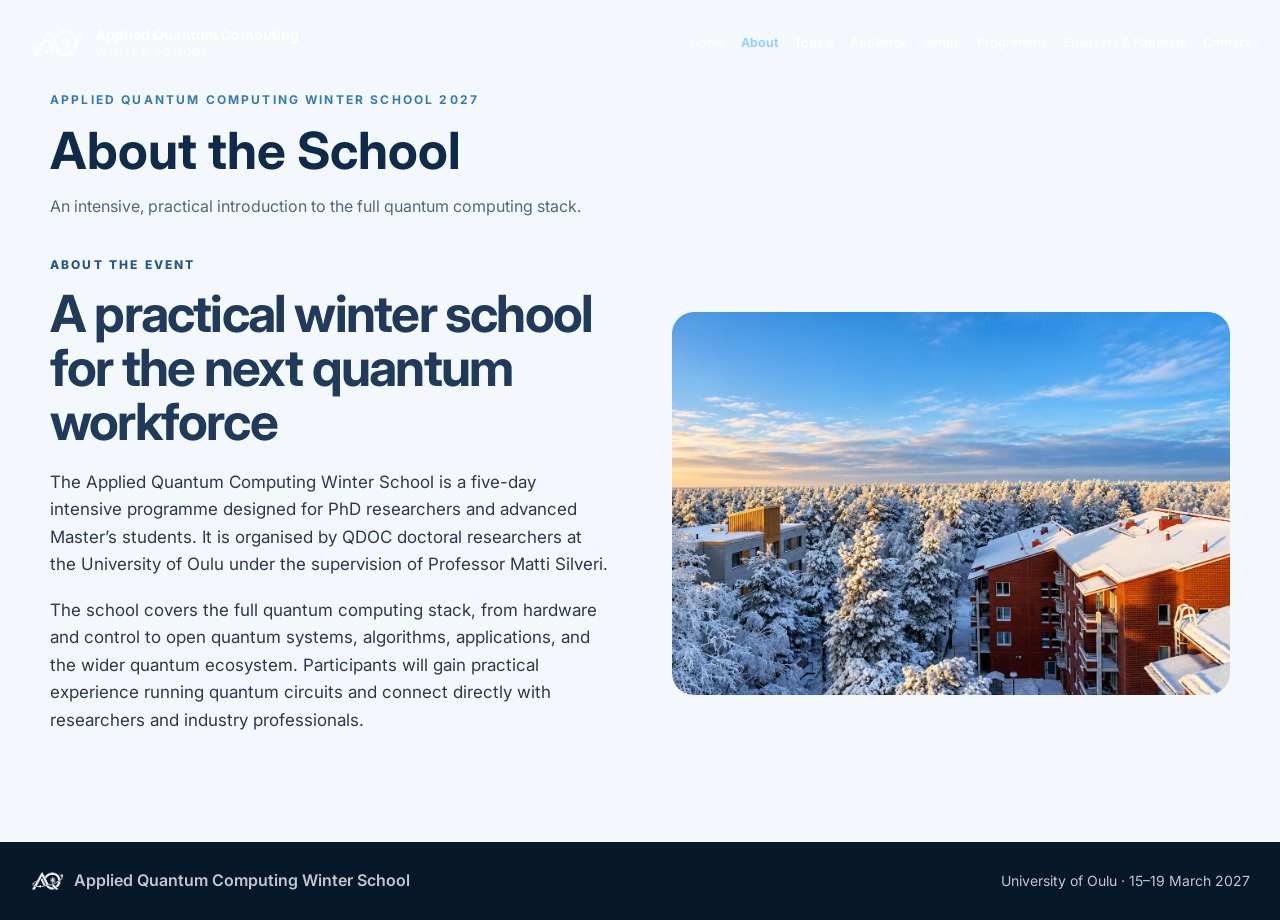
==== about.html @ 6101bc1d "Add files via upload" ====
<!DOCTYPE html>

<html lang="en">
<head>
<meta charset="utf-8"/>
<meta content="width=device-width, initial-scale=1.0" name="viewport"/>
<meta content="Applied Quantum Computing Winter School, 15–19 March 2027, University of Oulu, Finland." name="description"/>
<meta content="#07172a" name="theme-color"/>
<title>About the School | Applied Quantum Computing Winter School 2027</title>
<link href="aq-symbol.png" rel="icon" type="image/png"/>
<link href="https://fonts.googleapis.com" rel="preconnect"/>
<link crossorigin="" href="https://fonts.gstatic.com" rel="preconnect"/>
<link href="https://fonts.googleapis.com/css2?family=Inter:wght@400;500;600;700;800&amp;display=swap" rel="stylesheet"/>
<link href="styles.css" rel="stylesheet">

</link><link href="site-pages.css" rel="stylesheet"/></head>
<body>
<header class="site-header" id="top">
<div class="container nav-wrap">
<a aria-label="Applied Quantum Computing Winter School home" class="brand" href="index.html">
<img alt="AQ" src="aq-symbol.png"/>
<span>Applied Quantum Computing<br/><small>Winter School</small></span>
</a>
<button aria-controls="main-menu" aria-expanded="false" aria-label="Toggle menu" class="menu-toggle" type="button">
<span></span><span></span><span></span>
</button>
<nav aria-label="Main navigation" class="nav-links" id="main-menu"><a href="index.html">Home</a><a aria-current="page" href="about.html">About</a><a href="topics.html">Topics</a><a href="audience.html">Audience</a><a href="venue.html">Venue</a><a href="programme.html">Programme</a><a href="speakers.html">Speakers &amp; Panelists</a><a href="contact.html">Contact</a></nav>
</div>
</header>
<main><div class="aq-page-shell"><div class="container aq-page-heading"><p class="section-kicker">Applied Quantum Computing Winter School 2027</p><h1>About the School</h1><p>An intensive, practical introduction to the full quantum computing stack.</p></div><section class="section" id="about">
<div class="container two-col about-grid">
<div class="copy-block">
<p class="section-kicker">About the event</p>
<h2>A practical winter school for the next quantum workforce</h2>
<p>The Applied Quantum Computing Winter School is a five-day intensive programme designed for PhD researchers and advanced Master’s students. It is organised by QDOC doctoral researchers at the University of Oulu under the supervision of Professor Matti Silveri.</p>
<p>The school covers the full quantum computing stack, from hardware and control to open quantum systems, algorithms, applications, and the wider quantum ecosystem. Participants will gain practical experience running quantum circuits and connect directly with researchers and industry professionals.</p>
</div>
<figure class="photo-frame about-photo">
<img alt="Winter landscape in Oulu" src="oulu-snow-panorama.png"/>
</figure>
</div>
</section></div></main>
<footer class="footer">
<div class="container footer-inner">
<div class="footer-brand">
<img alt="AQ" src="aq-symbol.png"/>
<span>Applied Quantum Computing Winter School</span>
</div>
<p>University of Oulu · 15–19 March 2027</p>
</div>
</footer>
<script src="script.js"></script>
</body>
</html>
---- styles.css ----
:root {
  --ink: #172334;
  --muted: #64758b;
  --blue: #163f76;
  --blue2: #25578f;
  --soft: #f3f7fb;
  --white: #ffffff;
  --dark: #07172a;
  --dark2: #0d223d;
  --line: #dde5ee;
  --max: 1220px;
}

* { box-sizing: border-box; }
html { scroll-behavior: smooth; }
body {
  margin: 0;
  font-family: Inter, system-ui, -apple-system, BlinkMacSystemFont, "Segoe UI", sans-serif;
  color: var(--ink);
  background: #fff;
  line-height: 1.62;
}
img { display: block; max-width: 100%; }
a { color: inherit; text-decoration: none; }
figure { margin: 0; }
.container { width: min(calc(100% - 48px), var(--max)); margin: 0 auto; }

.site-header {
  position: absolute;
  inset: 0 0 auto 0;
  z-index: 20;
  color: #fff;
}
.site-header.scrolled {
  position: fixed;
  background: rgba(7,23,42,.90);
  backdrop-filter: blur(14px);
  box-shadow: 0 8px 24px rgba(0,0,0,.18);
}
.nav-wrap {
  min-height: 86px;
  display: flex;
  align-items: center;
  justify-content: space-between;
  gap: 28px;
}
.brand {
  display: inline-flex;
  align-items: center;
  gap: 12px;
  font-size: 14px;
  font-weight: 700;
  line-height: 1.15;
  letter-spacing: .01em;
  flex: 0 0 auto;
}
.brand img {
  width: 54px;
  height: 54px;
  object-fit: contain;
}
.brand small {
  font-size: 11px;
  font-weight: 600;
  letter-spacing: .16em;
  text-transform: uppercase;
  opacity: .78;
}
.nav-links { display: flex; align-items: center; gap: 28px; }
.nav-links a { font-size: 15px; font-weight: 600; color: #fff; opacity: .92; }
.nav-links a:hover { opacity: 1; }
.menu-toggle { display: none; border: 0; background: transparent; padding: 6px; }
.menu-toggle span { width: 25px; height: 2px; background: #fff; display: block; margin: 5px 0; }

.hero {
  position: relative;
  min-height: 760px;
  height: 100svh;
  max-height: 980px;
  display: flex;
  align-items: flex-end;
  overflow: hidden;
  background: var(--dark);
}
.hero-bg {
  position: absolute;
  inset: 0;
  width: 100%;
  height: 100%;
  object-fit: cover;
  object-position: center 48%;
}
.hero-overlay {
  position: absolute;
  inset: 0;
  background: linear-gradient(180deg, rgba(4,14,27,.34) 0%, rgba(4,14,27,.35) 30%, rgba(4,14,27,.78) 100%);
}
.hero-content { position: relative; z-index: 2; padding: 150px 0 72px; }
.hero-copy { max-width: 820px; color: #fff; }
.eyebrow, .section-kicker {
  margin: 0 0 12px;
  font-size: 12px;
  font-weight: 800;
  letter-spacing: .18em;
  text-transform: uppercase;
}
.eyebrow { color: rgba(255,255,255,.85); }
.section-kicker { color: var(--blue2); }
.section-kicker.light { color: #a9c9f2; }
.hero h1 {
  margin: 0;
  font-size: clamp(54px, 6vw, 82px);
  line-height: .98;
  letter-spacing: -.045em;
  max-width: 11ch;
}
.hero-date { margin: 20px 0 0; font-size: 20px; font-weight: 700; }
.hero-lead { margin: 16px 0 0; max-width: 680px; font-size: 18px; color: rgba(255,255,255,.88); }
.hero-actions { display: flex; gap: 12px; margin-top: 28px; flex-wrap: wrap; }
.btn { display: inline-flex; align-items: center; justify-content: center; min-height: 50px; padding: 0 22px; border-radius: 999px; font-weight: 700; }
.btn-light { background: #fff; color: var(--blue); }
.btn-ghost { color: #fff; border: 1px solid rgba(255,255,255,.35); background: rgba(255,255,255,.06); }

.section { padding: 88px 0; }
.section-soft { background: var(--soft); }
.two-col { display: grid; grid-template-columns: minmax(0, 1fr) minmax(0, 1fr); gap: 64px; align-items: center; }
h2 { margin: 0 0 20px; font-size: clamp(36px, 4vw, 58px); line-height: 1.06; letter-spacing: -.035em; }
h3 { margin: 0 0 8px; font-size: 21px; line-height: 1.25; }
p { margin: 0 0 18px; }
.copy-block { max-width: 580px; }
.copy-block p:not(.section-kicker) { font-size: 17px; color: #2d394a; }

.photo-frame { overflow: hidden; border-radius: 22px; background: #eaf0f6; }
.photo-frame img { width: 100%; height: 100%; object-fit: cover; }
.about-photo { aspect-ratio: 16 / 11; }
.about-photo img { object-position: center 52%; }
.venue-photo { aspect-ratio: 16 / 11; }
.venue-photo img { object-position: center center; }

.section-heading { margin-bottom: 32px; }
.center-heading { text-align: center; max-width: 720px; margin: 0 auto 36px; }
.topics-grid { display: grid; grid-template-columns: repeat(5, 1fr); gap: 14px; }
.topic-card { min-height: 175px; padding: 24px 20px; background: #fff; border: 1px solid var(--line); border-radius: 18px; display: flex; flex-direction: column; justify-content: space-between; }
.topic-card span { color: var(--blue2); font-weight: 800; font-size: 13px; letter-spacing: .1em; }
.topic-card h3 { margin: 28px 0 0; font-size: 19px; }

.audience-grid { display: grid; grid-template-columns: repeat(3, 1fr); gap: 18px; margin-bottom: 34px; }
.audience-card { padding: 26px; border: 1px solid var(--line); border-radius: 18px; background: #fff; }
.audience-card p { color: var(--muted); margin: 0; }
.wide-photo { height: 500px; overflow: hidden; border-radius: 22px; }
.wide-photo img { width: 100%; height: 100%; object-fit: cover; object-position: center center; }

.venue-section { background: linear-gradient(180deg, var(--dark2), var(--dark)); color: #fff; }
.venue-copy { max-width: 560px; }
.venue-copy h2 { color: #fff; }
.venue-copy p:not(.section-kicker), .feature-list li { color: rgba(255,255,255,.84); }
.feature-list { list-style: none; padding: 0; margin: 26px 0 0; display: grid; gap: 12px; }
.feature-list li { position: relative; padding-left: 22px; }
.feature-list li::before { content: ""; position: absolute; left: 0; top: .72em; width: 7px; height: 7px; border-radius: 50%; background: #8dbfff; }

.programme-layout { display: grid; grid-template-columns: .85fr 1.15fr; gap: 70px; align-items: start; }
.programme-intro p:last-child { color: var(--muted); max-width: 520px; }
.programme-list { border-top: 1px solid var(--line); }
.programme-list > div { display: grid; grid-template-columns: 90px 1fr; gap: 18px; padding: 19px 0; border-bottom: 1px solid var(--line); }
.programme-list span { color: var(--blue2); font-weight: 800; }
.programme-list strong { font-size: 17px; }

.contact-section { background: #eef4fa; }
.contact-inner { display: grid; grid-template-columns: .9fr 1.1fr; gap: 80px; align-items: end; }
.contact-address { color: var(--muted); font-size: 17px; margin: 0; }
.contact-links { display: flex; flex-direction: column; border-top: 1px solid #cbd6e2; }
.contact-links a { display: grid; grid-template-columns: 120px 1fr; gap: 24px; align-items: center; padding: 20px 0; border-bottom: 1px solid #cbd6e2; }
.contact-links span { font-size: 12px; font-weight: 800; letter-spacing: .15em; text-transform: uppercase; color: var(--blue2); }
.contact-links strong { font-size: 18px; word-break: break-word; }

.footer { background: var(--dark); color: rgba(255,255,255,.76); padding: 22px 0; }
.footer-inner { display: flex; justify-content: space-between; align-items: center; gap: 24px; }
.footer-brand { display: flex; align-items: center; gap: 10px; font-weight: 600; }
.footer-brand img { width: 34px; height: 34px; object-fit: contain; }
.footer p { margin: 0; font-size: 14px; }

@media (max-width: 1050px) {
  .topics-grid { grid-template-columns: repeat(3, 1fr); }
  .two-col, .programme-layout, .contact-inner { grid-template-columns: 1fr; gap: 38px; }
  .copy-block, .venue-copy { max-width: none; }
  .about-photo, .venue-photo { max-width: 760px; }
  .contact-inner { align-items: start; }
}

@media (max-width: 820px) {
  .container { width: min(calc(100% - 32px), var(--max)); }
  .brand span { display: none; }
  .brand img { width: 48px; height: 48px; }
  .menu-toggle { display: block; }
  .nav-links { display: none; position: absolute; top: 76px; left: 16px; right: 16px; flex-direction: column; align-items: flex-start; gap: 8px; padding: 16px; border-radius: 14px; background: rgba(7,23,42,.98); }
  .nav-links.open { display: flex; }
  .nav-links a { width: 100%; padding: 8px 4px; }
  .hero { min-height: 700px; height: 90svh; }
  .hero-content { padding: 130px 0 56px; }
  .hero h1 { font-size: clamp(44px, 11vw, 64px); max-width: 10ch; }
  .hero-lead { font-size: 16px; }
  .section { padding: 68px 0; }
  .audience-grid { grid-template-columns: 1fr; }
  .wide-photo { height: 420px; }
}

@media (max-width: 620px) {
  .topics-grid { grid-template-columns: 1fr; }
  .topic-card { min-height: 130px; }
  .hero h1 { font-size: 46px; }
  .hero-date { font-size: 18px; }
  .wide-photo { height: 330px; }
  .contact-links a { grid-template-columns: 1fr; gap: 4px; }
  .footer-inner { flex-direction: column; align-items: flex-start; }
}
---- site-pages.css ----
/* Addition to the existing Winter School stylesheet: navigation and subpages */
:root { --aq-ink:#122e50; --aq-blue:#25689d; }
/* Desktop: prevent the long speaker menu link from crowding the header. */
@media (min-width: 1061px) {
 .site-header .nav-wrap { display:flex !important; align-items:center !important; justify-content:space-between !important; gap: 16px 24px !important; flex-wrap:wrap !important; padding-top:12px; padding-bottom:12px; }
 .site-header .brand { flex-shrink:0; }
 .site-header .nav-links { display:flex !important; gap:clamp(10px,1.25vw,20px) !important; align-items:center; flex-wrap:wrap; justify-content:flex-end; min-width:0; }
 .site-header .nav-links a { white-space:nowrap; font-size:clamp(.79rem,.92vw,.96rem); }
}
@media (max-width:1060px) and (min-width:781px) {
 .site-header .nav-wrap { display:flex; gap:12px; flex-wrap:wrap; padding-top:14px; padding-bottom:14px; }
 .site-header .nav-links { display:flex !important; gap:10px 16px !important; flex-wrap:wrap; align-items:center; }
 .site-header .nav-links a { white-space:nowrap; font-size:.85rem; }
}
.site-header .nav-links a[aria-current="page"] { color:#81ceff; }
.aq-page-shell { min-height:calc(100vh - 245px); background:#f4f8fc; color:#203a59; padding:clamp(50px,7vw,95px) 0; }
.aq-page-shell .container { max-width:1180px; }
.aq-page-heading { margin-bottom:34px; }
.aq-page-heading .section-kicker { color:#367cae; font-weight:700; }
.aq-page-heading h1 { margin:9px 0 14px; font-size:clamp(2.2rem,4vw,3.5rem); line-height:1.12; color:#102b4a; }
.aq-page-heading p { max-width:760px; line-height:1.7; color:#53677d; }
.aq-page-shell .section { padding:0 !important; background:transparent !important; }
.aq-page-shell .section .container { width:100%; }
.aq-page-shell .section-heading h2 { color:#102b4a; }
.aq-page-shell .venue-section { color:#1a3452; }
.aq-page-shell .venue-copy h2,.aq-page-shell .venue-copy p,.aq-page-shell .feature-list { color:#173758; }
.aq-page-shell .contact-section { background:transparent; }
.aq-page-shell .contact-section h2 { color:#102b4a; }
.aq-page-shell .contact-links a { background:#fff; }
.aq-home-links { padding:60px 20px 75px; background:#f4f8fc; }
.aq-home-links .container { max-width:1120px; }
.aq-home-links h2 { color:#102b4a; font-size:clamp(1.9rem,3vw,2.6rem); margin-bottom:24px; }
.aq-tiles { display:grid; grid-template-columns:repeat(3,minmax(0,1fr)); gap:16px; }
.aq-tiles a { display:block; text-decoration:none; border:1px solid #dce8f2; border-radius:14px; padding:24px; background:white; color:#133a63; font-weight:700; box-shadow:0 6px 24px rgba(17,46,79,.04); }
.aq-tiles a:hover,.aq-tiles a:focus-visible { border-color:#4a91c5; transform:translateY(-2px); }
/* Speakers: portrait and landscape are both shown fully. */
.aq-page-shell #speakers .speaker-heading { max-width:760px; margin-bottom:28px; }
.aq-page-shell #speakers .speaker-heading h2 { color:#102b4a; }
.aq-page-shell #speakers .speaker-heading>p:last-child { color:#52647b; line-height:1.7; }
.aq-page-shell #speakers .speaker-grid { display:grid; grid-template-columns:repeat(2,minmax(0,1fr)); gap:24px; align-items:stretch; }
.aq-page-shell #speakers .speaker-card { background:#fff; border:1px solid #dfe8f1; border-radius:18px; overflow:hidden; min-width:0; box-shadow:0 9px 30px rgba(11,40,71,.06); }
.aq-page-shell #speakers .speaker-card-inner { display:flex; flex-direction:column; height:100%; }
.aq-page-shell #speakers .speaker-photo { width:100%; height:300px; min-height:0; padding:14px; display:flex; align-items:center; justify-content:center; background:#e7eff6; }
.aq-page-shell #speakers .speaker-photo img { display:block; position:static !important; max-width:100%; max-height:100%; width:auto !important; height:auto !important; object-fit:contain !important; border-radius:6px; }
.aq-page-shell #speakers .speaker-info { padding:26px 28px 32px; }
.aq-page-shell #speakers .speaker-label { display:inline-block; color:#1c5b91; background:#e8f2fb; padding:6px 12px; border-radius:40px; margin-bottom:15px; font-size:.74rem; font-weight:700; }
.aq-page-shell #speakers .speaker-info h3 { color:#102b4a; font-size:1.45rem; margin:0 0 8px; }
.aq-page-shell #speakers .speaker-role { color:#315c81; font-weight:600; line-height:1.55; margin:0 0 18px; }
.aq-page-shell #speakers .speaker-bio { color:#42536a; line-height:1.76; margin:0 0 14px; }
@media(max-width:840px) { .aq-tiles { grid-template-columns:repeat(2,minmax(0,1fr)); } .aq-page-shell #speakers .speaker-grid { grid-template-columns:1fr; } }
@media(max-width:540px) { .aq-tiles { grid-template-columns:1fr; } .aq-page-shell #speakers .speaker-photo { height:270px; } .aq-page-shell #speakers .speaker-info { padding:22px; } }
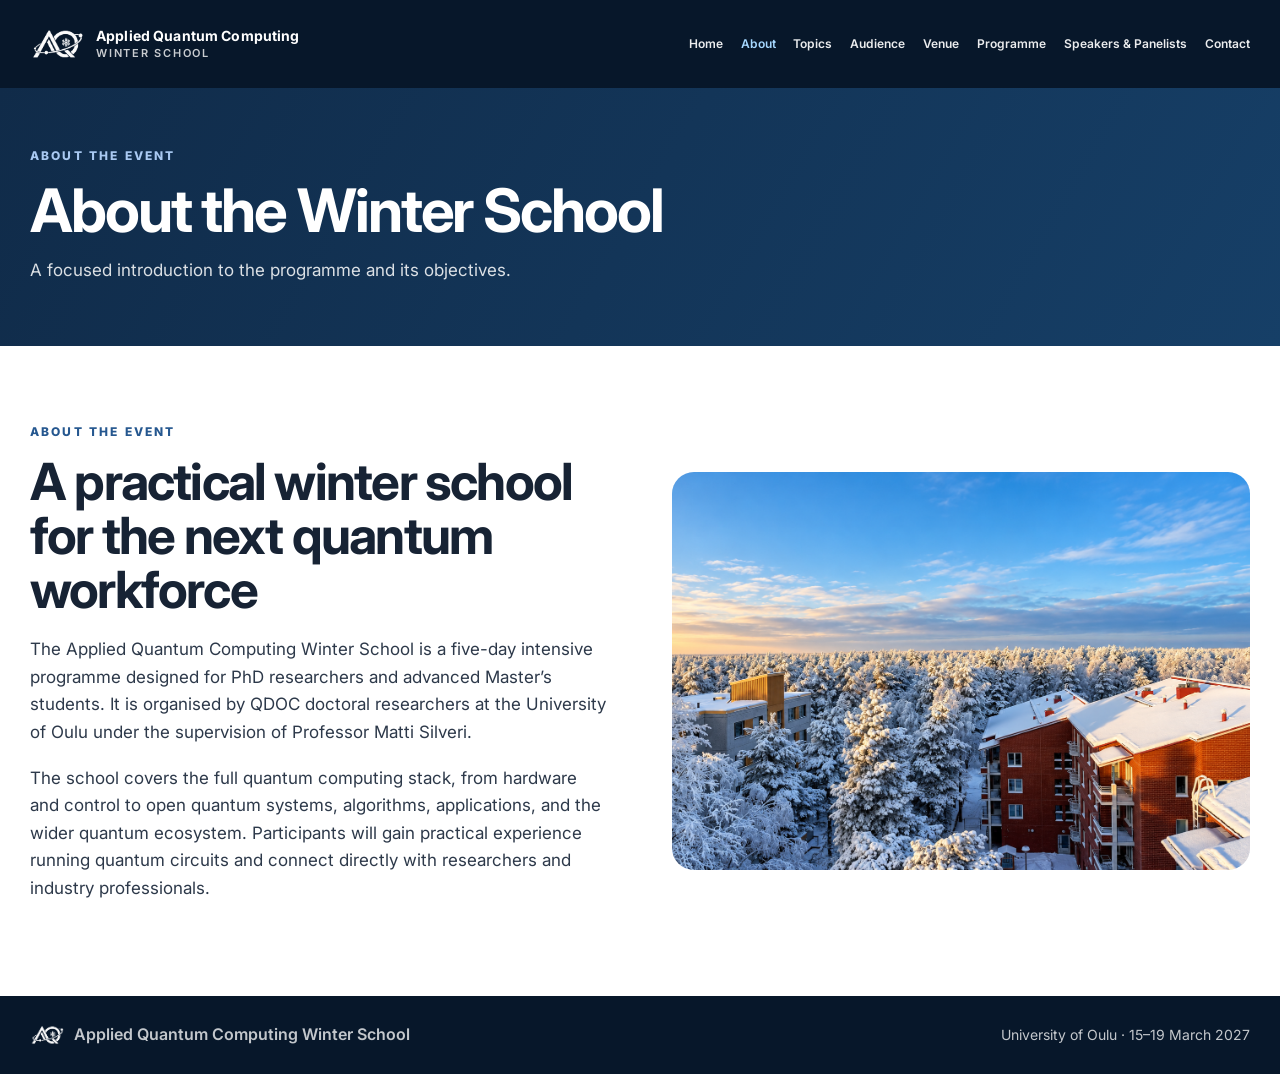
==== commit c0b9d7ef: "Add files via upload" ====
--- a/about.html
+++ b/about.html
@@ -1,33 +1,37 @@
 <!DOCTYPE html>
-
 <html lang="en">
 <head>
-<meta charset="utf-8"/>
-<meta content="width=device-width, initial-scale=1.0" name="viewport"/>
-<meta content="Applied Quantum Computing Winter School, 15–19 March 2027, University of Oulu, Finland." name="description"/>
-<meta content="#07172a" name="theme-color"/>
-<title>About the School | Applied Quantum Computing Winter School 2027</title>
-<link href="aq-symbol.png" rel="icon" type="image/png"/>
-<link href="https://fonts.googleapis.com" rel="preconnect"/>
-<link crossorigin="" href="https://fonts.gstatic.com" rel="preconnect"/>
-<link href="https://fonts.googleapis.com/css2?family=Inter:wght@400;500;600;700;800&amp;display=swap" rel="stylesheet"/>
-<link href="styles.css" rel="stylesheet">
-
-</link><link href="site-pages.css" rel="stylesheet"/></head>
-<body>
-<header class="site-header" id="top">
-<div class="container nav-wrap">
-<a aria-label="Applied Quantum Computing Winter School home" class="brand" href="index.html">
-<img alt="AQ" src="aq-symbol.png"/>
-<span>Applied Quantum Computing<br/><small>Winter School</small></span>
-</a>
-<button aria-controls="main-menu" aria-expanded="false" aria-label="Toggle menu" class="menu-toggle" type="button">
-<span></span><span></span><span></span>
-</button>
-<nav aria-label="Main navigation" class="nav-links" id="main-menu"><a href="index.html">Home</a><a aria-current="page" href="about.html">About</a><a href="topics.html">Topics</a><a href="audience.html">Audience</a><a href="venue.html">Venue</a><a href="programme.html">Programme</a><a href="speakers.html">Speakers &amp; Panelists</a><a href="contact.html">Contact</a></nav>
-</div>
-</header>
-<main><div class="aq-page-shell"><div class="container aq-page-heading"><p class="section-kicker">Applied Quantum Computing Winter School 2027</p><h1>About the School</h1><p>An intensive, practical introduction to the full quantum computing stack.</p></div><section class="section" id="about">
+  <meta charset="UTF-8">
+  <meta name="viewport" content="width=device-width, initial-scale=1.0">
+  <meta name="description" content="Applied Quantum Computing Winter School, 15–19 March 2027, University of Oulu, Finland.">
+  <meta name="theme-color" content="#07172a">
+  <title>About the Winter School | Applied Quantum Computing Winter School 2027</title>
+  <link rel="icon" href="aq-symbol.png" type="image/png">
+  <link rel="preconnect" href="https://fonts.googleapis.com">
+  <link rel="preconnect" href="https://fonts.gstatic.com" crossorigin>
+  <link href="https://fonts.googleapis.com/css2?family=Inter:wght@400;500;600;700;800&display=swap" rel="stylesheet">
+  <link rel="stylesheet" href="styles.css">
+  <link rel="stylesheet" href="site-pages.css">
+</head>
+<body class="inner-page">
+  <header class="site-header" id="top">
+    <div class="container nav-wrap">
+      <a class="brand" href="index.html" aria-label="Applied Quantum Computing Winter School home"><img src="aq-symbol.png" alt="AQ"><span>Applied Quantum Computing<br><small>Winter School</small></span></a>
+      <button class="menu-toggle" type="button" aria-expanded="false" aria-controls="main-menu" aria-label="Toggle menu"><span></span><span></span><span></span></button>
+      <nav class="nav-links" id="main-menu" aria-label="Main navigation">
+      <a href="index.html">Home</a>
+<a href="about.html" aria-current="page">About</a>
+<a href="topics.html">Topics</a>
+<a href="audience.html">Audience</a>
+<a href="venue.html">Venue</a>
+<a href="programme.html">Programme</a>
+<a href="speakers.html">Speakers &amp; Panelists</a>
+<a href="contact.html">Contact</a>
+      </nav>
+    </div>
+  </header>
+  <main id="main-content"><div class="page-banner"><div class="container"><p class="section-kicker light">About the event</p><h1>About the Winter School</h1><p>A focused introduction to the programme and its objectives.</p></div></div>
+<div class="page-body"><section class="section" id="about">
 <div class="container two-col about-grid">
 <div class="copy-block">
 <p class="section-kicker">About the event</p>
@@ -40,15 +44,7 @@
 </figure>
 </div>
 </section></div></main>
-<footer class="footer">
-<div class="container footer-inner">
-<div class="footer-brand">
-<img alt="AQ" src="aq-symbol.png"/>
-<span>Applied Quantum Computing Winter School</span>
-</div>
-<p>University of Oulu · 15–19 March 2027</p>
-</div>
-</footer>
-<script src="script.js"></script>
+  <footer class="footer"><div class="container footer-inner"><div class="footer-brand"><img src="aq-symbol.png" alt="AQ"><span>Applied Quantum Computing Winter School</span></div><p>University of Oulu · 15–19 March 2027</p></div></footer>
+  <script src="script.js" defer></script>
 </body>
-</html>
+</html>
--- a/site-pages.css
+++ b/site-pages.css
@@ -1,51 +1,84 @@
-/* Addition to the existing Winter School stylesheet: navigation and subpages */
-:root { --aq-ink:#122e50; --aq-blue:#25689d; }
-/* Desktop: prevent the long speaker menu link from crowding the header. */
-@media (min-width: 1061px) {
- .site-header .nav-wrap { display:flex !important; align-items:center !important; justify-content:space-between !important; gap: 16px 24px !important; flex-wrap:wrap !important; padding-top:12px; padding-bottom:12px; }
- .site-header .brand { flex-shrink:0; }
- .site-header .nav-links { display:flex !important; gap:clamp(10px,1.25vw,20px) !important; align-items:center; flex-wrap:wrap; justify-content:flex-end; min-width:0; }
- .site-header .nav-links a { white-space:nowrap; font-size:clamp(.79rem,.92vw,.96rem); }
+/* Dedicated subpage and navigation styles. Keep styles.css unchanged. */
+:root { --page-ink:#122d4d; --page-muted:#53677e; --page-line:#dbe5ef; }
+/* Header is dark on every subpage, and overlaid on the hero only at Home. */
+.inner-page .site-header { position:relative; inset:auto; background:#07172a; }
+.home-page .site-header { position:absolute; inset:0 0 auto; }
+.site-header .nav-wrap { min-height:88px; gap:clamp(14px,2vw,32px); }
+.site-header .brand { min-width:0; }
+.site-header .nav-links { gap:clamp(12px,1.4vw,22px); }
+.site-header .nav-links a { white-space:nowrap; font-size:clamp(12px,.94vw,14px); line-height:1.4; }
+.site-header .nav-links a[aria-current="page"] { color:#a6d8ff; opacity:1; }
+.site-header a:focus-visible, .site-header button:focus-visible, .landing-feature:focus-visible, .explore-grid a:focus-visible { outline:3px solid #94cfff; outline-offset:4px; }
+/* At constrained widths, use a real collapsible menu, never wrapped desktop links. */
+@media(max-width:1199px) {
+ .site-header .menu-toggle { display:block; cursor:pointer; margin-left:auto; }
+ .site-header .nav-wrap { flex-wrap:nowrap; }
+ .site-header .nav-links { display:none; position:absolute; top:calc(100% - 1px); left:16px; right:16px; z-index:50; flex-direction:column; align-items:stretch; gap:0; padding:12px; max-height:calc(100vh - 100px); overflow-y:auto; border:1px solid rgba(255,255,255,.13); border-radius:0 0 16px 16px; background:#07172a; box-shadow:0 16px 34px rgba(0,0,0,.2); }
+ .site-header .nav-links.open { display:flex; }
+ .site-header .nav-links a { font-size:15px; padding:12px 14px; white-space:normal; width:100%; border-radius:8px; }
+ .site-header .nav-links a:hover { background:rgba(255,255,255,.08); }
 }
-@media (max-width:1060px) and (min-width:781px) {
- .site-header .nav-wrap { display:flex; gap:12px; flex-wrap:wrap; padding-top:14px; padding-bottom:14px; }
- .site-header .nav-links { display:flex !important; gap:10px 16px !important; flex-wrap:wrap; align-items:center; }
- .site-header .nav-links a { white-space:nowrap; font-size:.85rem; }
+/* Intro on secondary pages, with no full-screen hero or forced scrolling. */
+.page-banner { background:linear-gradient(120deg,#102b49,#163f67); color:white; padding:58px 0 62px; }
+.page-banner h1 { margin:0 0 12px; max-width:920px; font-size:clamp(36px,5vw,60px); line-height:1.12; letter-spacing:-.035em; }
+.page-banner p:last-child { max-width:780px; color:rgba(255,255,255,.85); font-size:17px; margin:0; }
+.page-body { min-height:52vh; }
+.page-body > .section { padding:76px 0; }
+.page-body .venue-section { background:#0b2039; }
+.page-body .contact-section { background:#f1f6fb; }
+.page-body .programme-status { border:1px solid var(--page-line); background:#f4f8fc; border-radius:18px; padding:28px; }
+.page-body .programme-status span { display:block; color:#2f6a9a; font-size:12px; font-weight:800; letter-spacing:.14em; text-transform:uppercase; }
+.page-body .programme-status strong { display:block; margin:12px 0; color:#112e4e; font-size:24px; }
+.page-body .programme-status p { margin:0; color:var(--page-muted); }
+/* Homepage, with direct navigation to all pages. */
+.home-page .hero { min-height:640px; max-height:790px; height:86svh; }
+.landing-intro { background:#f1f6fb; padding:74px 0; }
+.landing-intro-inner { display:grid; grid-template-columns:1.15fr .85fr; align-items:center; gap:48px; }
+.landing-intro h2, .landing-explore h2 { font-size:clamp(30px,3.4vw,46px); color:var(--page-ink); max-width:650px; }
+.landing-intro p:not(.section-kicker) { color:var(--page-muted); max-width:660px; font-size:17px; }
+.landing-feature { border:1px solid #d5e5f2; display:flex; flex-direction:column; gap:12px; background:white; padding:32px; border-radius:18px; box-shadow:0 10px 30px rgba(14,48,80,.06); transition:transform .18s ease; }
+.landing-feature:hover { transform:translateY(-3px); }
+.feature-eyebrow { font-size:12px; font-weight:800; text-transform:uppercase; letter-spacing:.13em; color:#2673ab; }
+.landing-feature strong { font-size:25px; line-height:1.2; color:var(--page-ink); }
+.landing-feature>span:not(.feature-eyebrow,.feature-link) { color:var(--page-muted); }
+.feature-link { color:#216497; font-weight:750; margin-top:5px; }
+.landing-explore { padding:82px 0 94px; }
+.explore-grid { display:grid; grid-template-columns:repeat(3,minmax(0,1fr)); gap:17px; margin-top:32px; }
+.explore-grid a { display:flex; flex-direction:column; gap:12px; border:1px solid var(--page-line); border-radius:16px; background:#fff; min-height:142px; padding:24px; transition:border-color .18s ease,transform .18s ease; }
+.explore-grid a:hover { border-color:#5f9bc3; transform:translateY(-2px); }
+.explore-grid strong { color:var(--page-ink); font-size:19px; }
+.explore-grid span { color:var(--page-muted); font-size:14px; }
+/* Same image frame and proportions for portrait and landscape source photos. */
+.speakers-content { padding:72px 0 90px; background:#f5f8fc; }
+.speakers-intro { max-width:760px; margin-bottom:32px; }
+.speakers-intro h2 { color:var(--page-ink); font-size:clamp(30px,3.5vw,44px); }
+.speakers-intro>p:last-child { color:var(--page-muted); }
+.speaker-list { display:grid; gap:26px; }
+.person-card { display:grid; grid-template-columns:minmax(230px,310px) minmax(0,1fr); align-items:stretch; background:#fff; border:1px solid var(--page-line); border-radius:20px; overflow:hidden; box-shadow:0 8px 28px rgba(15,48,84,.05); }
+.person-photo { background:#e5edf5; height:100%; min-height:360px; display:flex; align-items:center; justify-content:center; overflow:hidden; padding:15px; }
+.person-photo img { display:block; position:static; width:100%; height:100%; max-width:none; max-height:none; object-fit:cover; object-position:center 35%; border-radius:8px; }
+.person-card:nth-child(2) .person-photo img { object-position:74% 43%; }
+.person-copy { padding:clamp(24px,3.3vw,43px); }
+.person-copy h3 { font-size:clamp(25px,2.5vw,31px); margin:0 0 8px; color:var(--page-ink); }
+.person-role { color:#235b87; font-weight:700; margin-bottom:22px; line-height:1.55; }
+.person-copy p:not(.person-role) { font-size:15px; color:#43566c; line-height:1.82; margin:0 0 16px; }
+.person-copy p:last-child { margin-bottom:0; }
+@media(max-width:850px) {
+ .landing-intro-inner { grid-template-columns:1fr; gap:22px; }
+ .explore-grid { grid-template-columns:repeat(2,minmax(0,1fr)); }
+ .person-card { grid-template-columns:1fr; }
+ .person-photo { height:320px; min-height:0; }
+ .person-photo img { max-height:none; }
 }
-.site-header .nav-links a[aria-current="page"] { color:#81ceff; }
-.aq-page-shell { min-height:calc(100vh - 245px); background:#f4f8fc; color:#203a59; padding:clamp(50px,7vw,95px) 0; }
-.aq-page-shell .container { max-width:1180px; }
-.aq-page-heading { margin-bottom:34px; }
-.aq-page-heading .section-kicker { color:#367cae; font-weight:700; }
-.aq-page-heading h1 { margin:9px 0 14px; font-size:clamp(2.2rem,4vw,3.5rem); line-height:1.12; color:#102b4a; }
-.aq-page-heading p { max-width:760px; line-height:1.7; color:#53677d; }
-.aq-page-shell .section { padding:0 !important; background:transparent !important; }
-.aq-page-shell .section .container { width:100%; }
-.aq-page-shell .section-heading h2 { color:#102b4a; }
-.aq-page-shell .venue-section { color:#1a3452; }
-.aq-page-shell .venue-copy h2,.aq-page-shell .venue-copy p,.aq-page-shell .feature-list { color:#173758; }
-.aq-page-shell .contact-section { background:transparent; }
-.aq-page-shell .contact-section h2 { color:#102b4a; }
-.aq-page-shell .contact-links a { background:#fff; }
-.aq-home-links { padding:60px 20px 75px; background:#f4f8fc; }
-.aq-home-links .container { max-width:1120px; }
-.aq-home-links h2 { color:#102b4a; font-size:clamp(1.9rem,3vw,2.6rem); margin-bottom:24px; }
-.aq-tiles { display:grid; grid-template-columns:repeat(3,minmax(0,1fr)); gap:16px; }
-.aq-tiles a { display:block; text-decoration:none; border:1px solid #dce8f2; border-radius:14px; padding:24px; background:white; color:#133a63; font-weight:700; box-shadow:0 6px 24px rgba(17,46,79,.04); }
-.aq-tiles a:hover,.aq-tiles a:focus-visible { border-color:#4a91c5; transform:translateY(-2px); }
-/* Speakers: portrait and landscape are both shown fully. */
-.aq-page-shell #speakers .speaker-heading { max-width:760px; margin-bottom:28px; }
-.aq-page-shell #speakers .speaker-heading h2 { color:#102b4a; }
-.aq-page-shell #speakers .speaker-heading>p:last-child { color:#52647b; line-height:1.7; }
-.aq-page-shell #speakers .speaker-grid { display:grid; grid-template-columns:repeat(2,minmax(0,1fr)); gap:24px; align-items:stretch; }
-.aq-page-shell #speakers .speaker-card { background:#fff; border:1px solid #dfe8f1; border-radius:18px; overflow:hidden; min-width:0; box-shadow:0 9px 30px rgba(11,40,71,.06); }
-.aq-page-shell #speakers .speaker-card-inner { display:flex; flex-direction:column; height:100%; }
-.aq-page-shell #speakers .speaker-photo { width:100%; height:300px; min-height:0; padding:14px; display:flex; align-items:center; justify-content:center; background:#e7eff6; }
-.aq-page-shell #speakers .speaker-photo img { display:block; position:static !important; max-width:100%; max-height:100%; width:auto !important; height:auto !important; object-fit:contain !important; border-radius:6px; }
-.aq-page-shell #speakers .speaker-info { padding:26px 28px 32px; }
-.aq-page-shell #speakers .speaker-label { display:inline-block; color:#1c5b91; background:#e8f2fb; padding:6px 12px; border-radius:40px; margin-bottom:15px; font-size:.74rem; font-weight:700; }
-.aq-page-shell #speakers .speaker-info h3 { color:#102b4a; font-size:1.45rem; margin:0 0 8px; }
-.aq-page-shell #speakers .speaker-role { color:#315c81; font-weight:600; line-height:1.55; margin:0 0 18px; }
-.aq-page-shell #speakers .speaker-bio { color:#42536a; line-height:1.76; margin:0 0 14px; }
-@media(max-width:840px) { .aq-tiles { grid-template-columns:repeat(2,minmax(0,1fr)); } .aq-page-shell #speakers .speaker-grid { grid-template-columns:1fr; } }
-@media(max-width:540px) { .aq-tiles { grid-template-columns:1fr; } .aq-page-shell #speakers .speaker-photo { height:270px; } .aq-page-shell #speakers .speaker-info { padding:22px; } }
+@media(max-width:620px) {
+ .page-banner { padding:42px 0 45px; }
+ .page-banner p:last-child { font-size:15px; }
+ .page-body > .section { padding:54px 0; }
+ .landing-intro,.landing-explore { padding:55px 0; }
+ .explore-grid { grid-template-columns:1fr; }
+ .explore-grid a { min-height:108px; }
+ .speakers-content { padding:52px 0; }
+ .person-photo { height:270px; }
+ .person-copy { padding:23px; }
+}
+@media(prefers-reduced-motion:reduce) { .landing-feature,.explore-grid a { transition:none; } }
